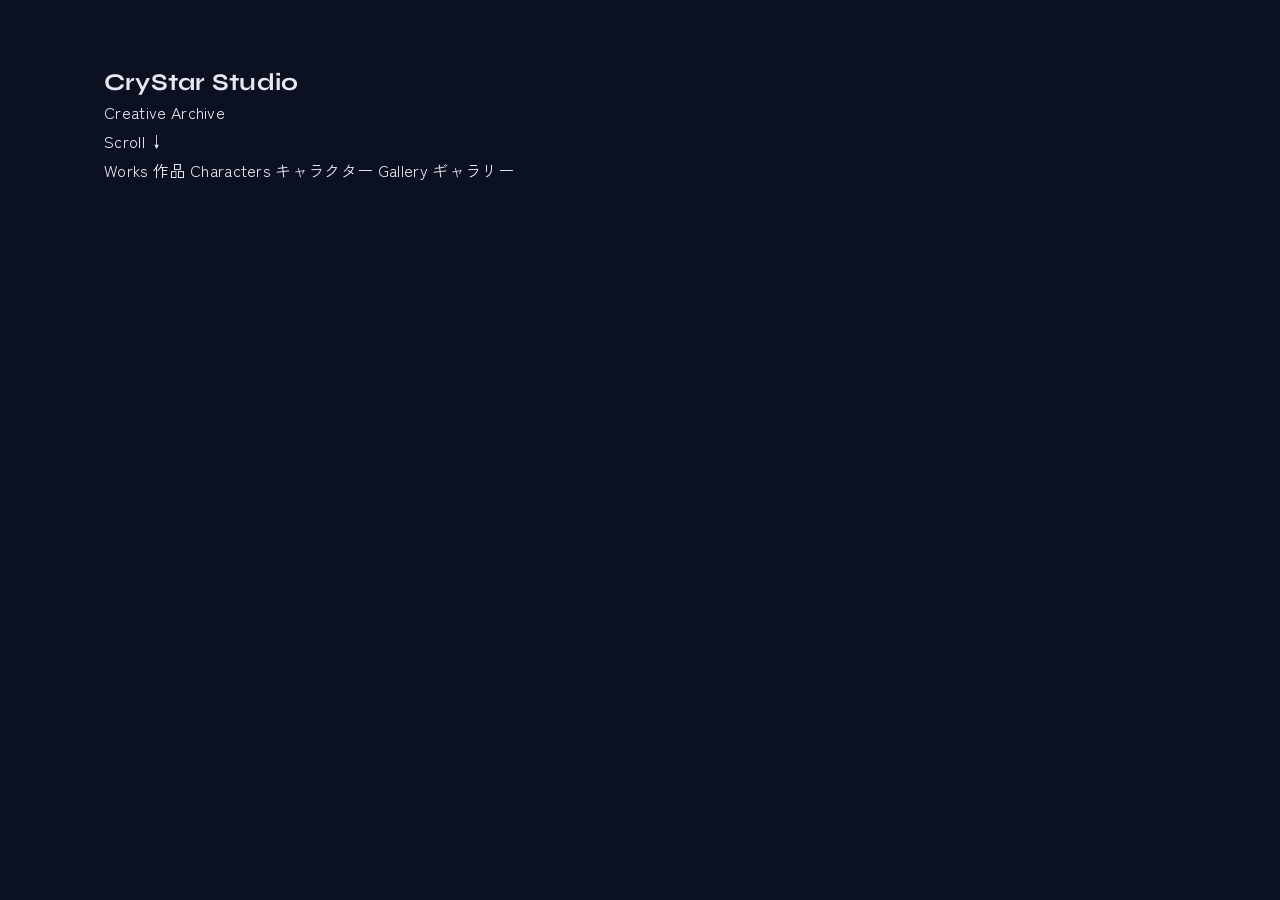
==== index.html @ c8ccd1e3 "top画面まで" ====
<!DOCTYPE html>
<html lang="ja">
<head>
  <meta charset="UTF-8">
  <meta name="viewport" content="width=device-width, initial-scale=1">
  <title>CryStar Studio</title>
  <meta name="description" content="CryStar Studioの創作アーカイブ。ゲーム・小説・世界観設定・イラストを紹介しています。">

  <link rel="preconnect" href="https://fonts.googleapis.com">
  <link rel="preconnect" href="https://fonts.gstatic.com" crossorigin>
  <link href="https://fonts.googleapis.com/css2?family=Syne:wght@600;700;800&family=Zen+Kaku+Gothic+New:wght@400;500;700&family=Space+Mono:wght@400;700&display=swap" rel="stylesheet">
  <link rel="stylesheet" href="assets/css/main.css">

  <!-- 背景画像はページ表示直後に必要なので先読みしておく -->
  <link rel="preload" as="image" href="Resources/common/top/top_bg.png">
</head>

<!-- data-page の値は site.config.js の NAV の id と一致させる（現在地の判定に使う） -->
<body data-page="top">

<a class="skip-link" href="#main">本文へスキップ</a>

<!-- 背景：固定表示。スクロールしても動かない -->
<div class="top-bg" aria-hidden="true"></div>

<site-header></site-header>

<main class="page" id="main">

  <!-- ============ 1つ目の箱 ============ -->
  <section class="top-hero wrap">

    <!-- SNSリンク：右上。項目は site.config.js の SOCIAL で管理 -->
    <social-links class="top-hero__sns" data-variant="aside"></social-links>

    <!-- スタジオ名：中央 -->
    <div class="top-hero__title">
      <h1 class="top-title">
        <span class="top-title__word">CryStar</span>
        <span class="top-title__word">Studio</span>
      </h1>
      <p class="top-hero__tagline">Creative Archive</p>
    </div>

    <p class="top-hero__scroll">Scroll ↓</p>
  </section>

  <!-- ============ 2つ目の箱 ============ -->
  <section class="top-menu wrap" aria-label="コンテンツ一覧">
    <div class="top-menu__grid">

      <!-- 1列目 -->
      <a class="menu-btn" href="works.html">
        <span class="menu-btn__en">Works</span>
        <span class="menu-btn__ja">作品</span>
      </a>

      <a class="menu-btn" href="characters.html">
        <span class="menu-btn__en">Characters</span>
        <span class="menu-btn__ja">キャラクター</span>
      </a>

      <!-- 2列目（単独配置） -->
      <a class="menu-btn menu-btn--solo" href="gallery.html">
        <span class="menu-btn__en">Gallery</span>
        <span class="menu-btn__ja">ギャラリー</span>
      </a>

    </div>
  </section>

</main>

<site-footer></site-footer>

<script type="module" src="assets/js/main.js"></script>
</body>
</html>
---- assets/css/main.css ----
/**
 * CSSのエントリポイント。各HTMLはこの1ファイルだけを読み込む。
 * ファイルを足すときは、ここに @import を1行追加する（読み込み順＝優先度順）。
 */

/* 1. 土台 */
@import url('reset.css');
@import url('tokens.css');

/* 2. 全ページ共通のレイアウト */
@import url('layout.css');

/* 3. パーツ */
@import url('components/header.css');
@import url('components/footer.css');
@import url('components/social.css');

/* 4. ページ */
@import url('pages/common.css');
@import url('pages/top.css');
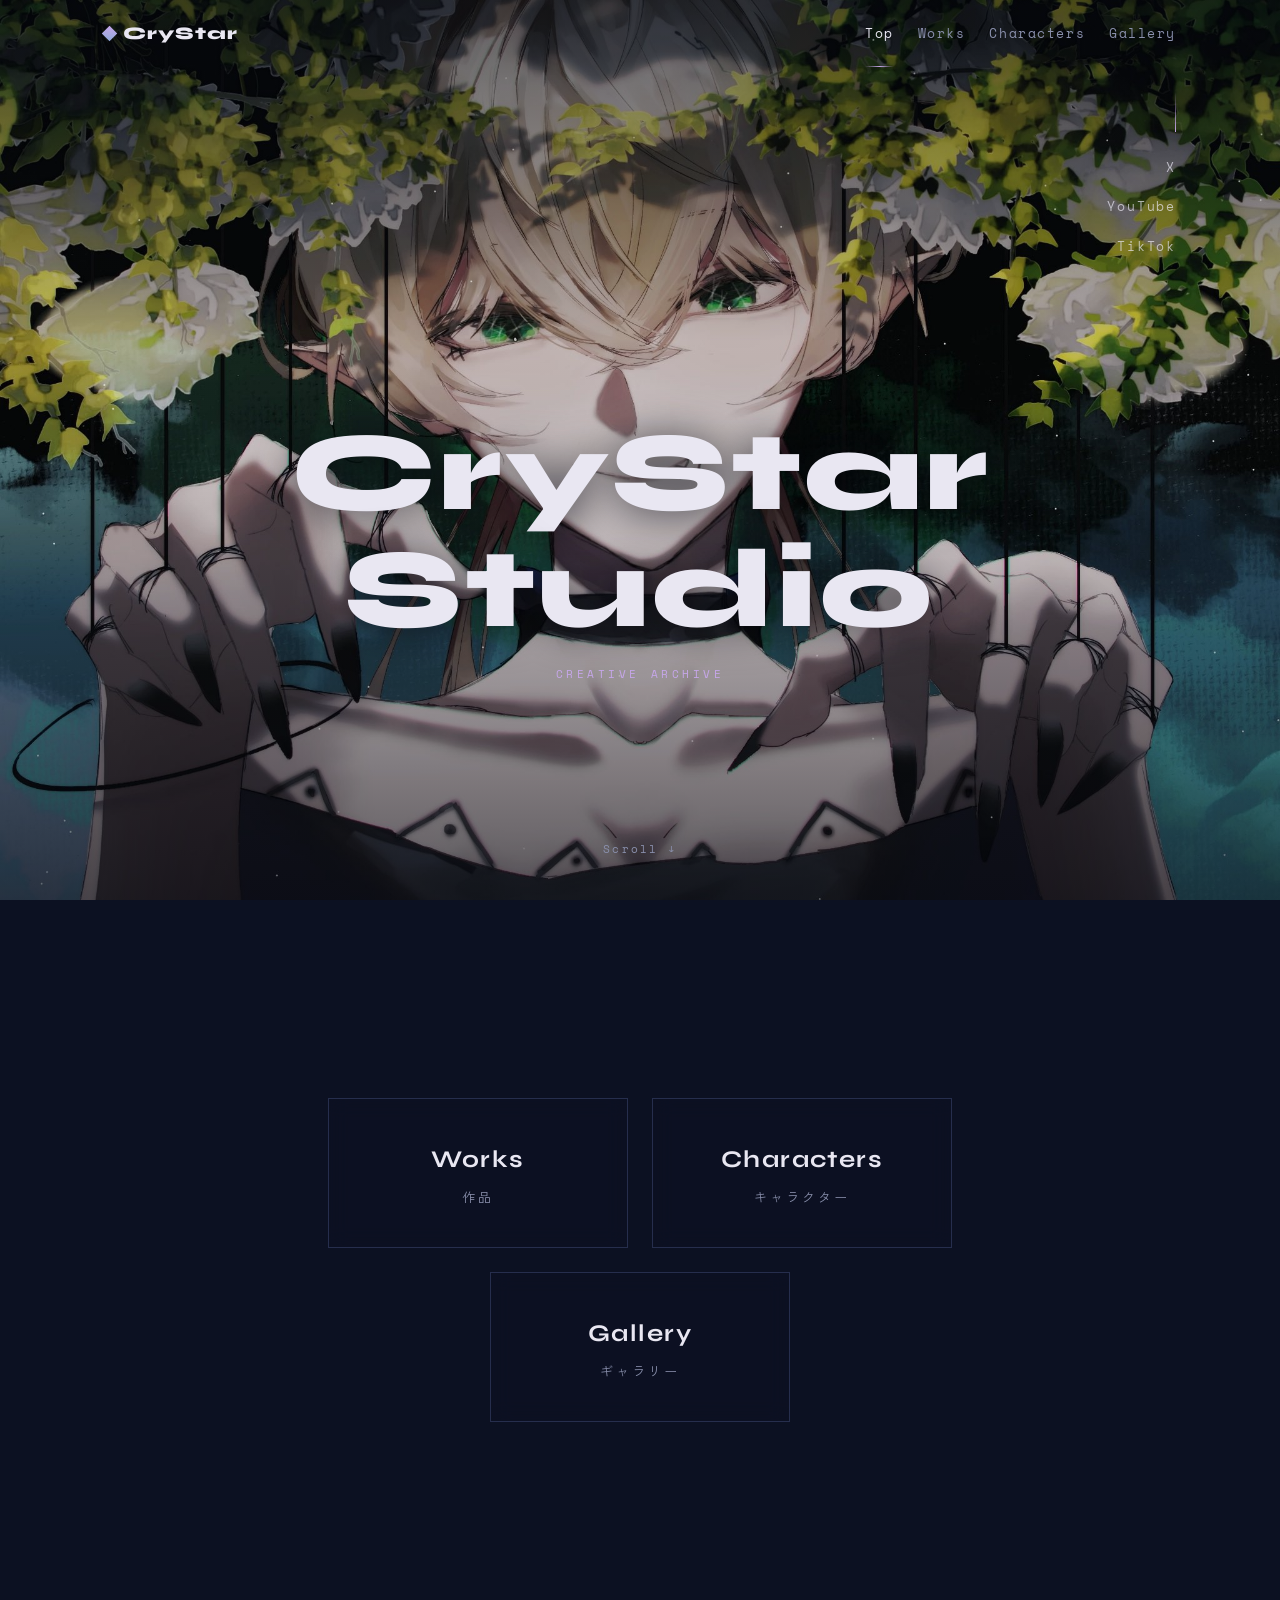
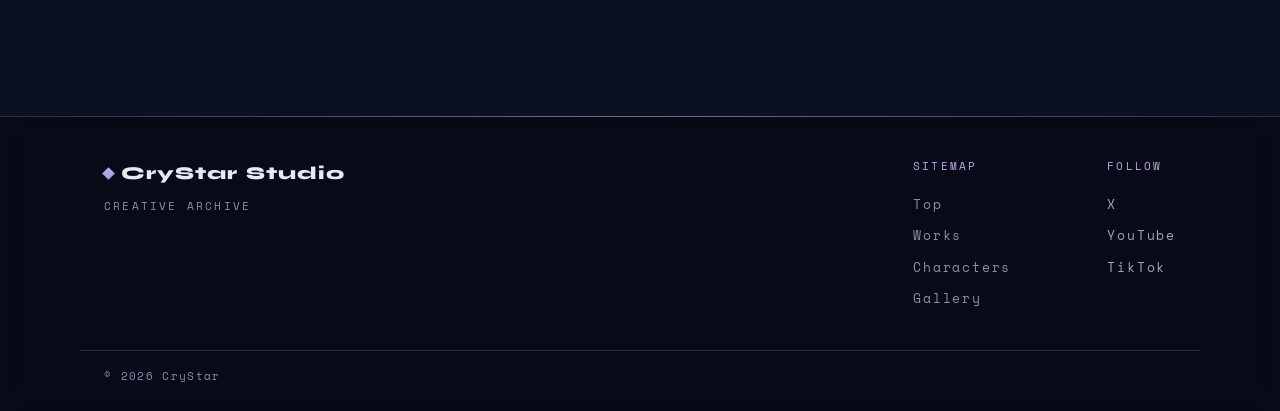
==== commit 295e6ba2: "作品ページのヘッダー追加" ====
--- a/index.html
+++ b/index.html
@@ -18,61 +18,61 @@
 <!-- data-page の値は site.config.js の NAV の id と一致させる（現在地の判定に使う） -->
 <body data-page="top">
 
-<a class="skip-link" href="#main">本文へスキップ</a>
+  <a class="skip-link" href="#main">本文へスキップ</a>
 
-<!-- 背景：固定表示。スクロールしても動かない -->
-<div class="top-bg" aria-hidden="true"></div>
+  <!-- 背景：固定表示。スクロールしても動かない -->
+  <div class="top-bg" aria-hidden="true"></div>
 
-<site-header></site-header>
+  <site-header></site-header>
 
-<main class="page" id="main">
+  <main class="page" id="main">
 
-  <!-- ============ 1つ目の箱 ============ -->
-  <section class="top-hero wrap">
+    <!-- ============ 1つ目の箱 ============ -->
+    <section class="top-hero wrap">
 
-    <!-- SNSリンク：右上。項目は site.config.js の SOCIAL で管理 -->
-    <social-links class="top-hero__sns" data-variant="aside"></social-links>
+      <!-- SNSリンク：右上。項目は site.config.js の SOCIAL で管理 -->
+      <social-links class="top-hero__sns" data-variant="aside"></social-links>
 
-    <!-- スタジオ名：中央 -->
-    <div class="top-hero__title">
-      <h1 class="top-title">
-        <span class="top-title__word">CryStar</span>
-        <span class="top-title__word">Studio</span>
-      </h1>
-      <p class="top-hero__tagline">Creative Archive</p>
-    </div>
+      <!-- スタジオ名：中央 -->
+      <div class="top-hero__title">
+        <h1 class="top-title">
+          <span class="top-title__word">CryStar</span>
+          <span class="top-title__word">Studio</span>
+        </h1>
+        <p class="top-hero__tagline">Creative Archive</p>
+      </div>
 
-    <p class="top-hero__scroll">Scroll ↓</p>
-  </section>
+      <p class="top-hero__scroll">Scroll ↓</p>
+    </section>
 
-  <!-- ============ 2つ目の箱 ============ -->
-  <section class="top-menu wrap" aria-label="コンテンツ一覧">
-    <div class="top-menu__grid">
+    <!-- ============ 2つ目の箱 ============ -->
+    <section class="top-menu wrap" aria-label="コンテンツ一覧">
+      <div class="top-menu__grid">
 
-      <!-- 1列目 -->
-      <a class="menu-btn" href="works.html">
-        <span class="menu-btn__en">Works</span>
-        <span class="menu-btn__ja">作品</span>
-      </a>
+        <!-- 1列目 -->
+        <a class="menu-btn" href="works.html">
+          <span class="menu-btn__en">Works</span>
+          <span class="menu-btn__ja">作品</span>
+        </a>
 
-      <a class="menu-btn" href="characters.html">
-        <span class="menu-btn__en">Characters</span>
-        <span class="menu-btn__ja">キャラクター</span>
-      </a>
+        <a class="menu-btn" href="characters.html">
+          <span class="menu-btn__en">Characters</span>
+          <span class="menu-btn__ja">キャラクター</span>
+        </a>
 
-      <!-- 2列目（単独配置） -->
-      <a class="menu-btn menu-btn--solo" href="gallery.html">
-        <span class="menu-btn__en">Gallery</span>
-        <span class="menu-btn__ja">ギャラリー</span>
-      </a>
+        <!-- 2列目（単独配置） -->
+        <a class="menu-btn menu-btn--solo" href="gallery.html">
+          <span class="menu-btn__en">Gallery</span>
+          <span class="menu-btn__ja">ギャラリー</span>
+        </a>
 
-    </div>
-  </section>
+      </div>
+    </section>
 
-</main>
+  </main>
 
-<site-footer></site-footer>
+  <site-footer></site-footer>
 
-<script type="module" src="assets/js/main.js"></script>
+  <script type="module" src="assets/js/main.js"></script>
 </body>
-</html>+</html>
--- a/assets/css/main.css
+++ b/assets/css/main.css
@@ -11,10 +11,13 @@
 @import url('layout.css');
 
 /* 3. パーツ */
+@import url('components/page-bg.css');
 @import url('components/header.css');
+@import url('components/work-nav.css');
 @import url('components/footer.css');
 @import url('components/social.css');
 
 /* 4. ページ */
 @import url('pages/common.css');
-@import url('pages/top.css');+@import url('pages/top.css');
+@import url('pages/works.css');
